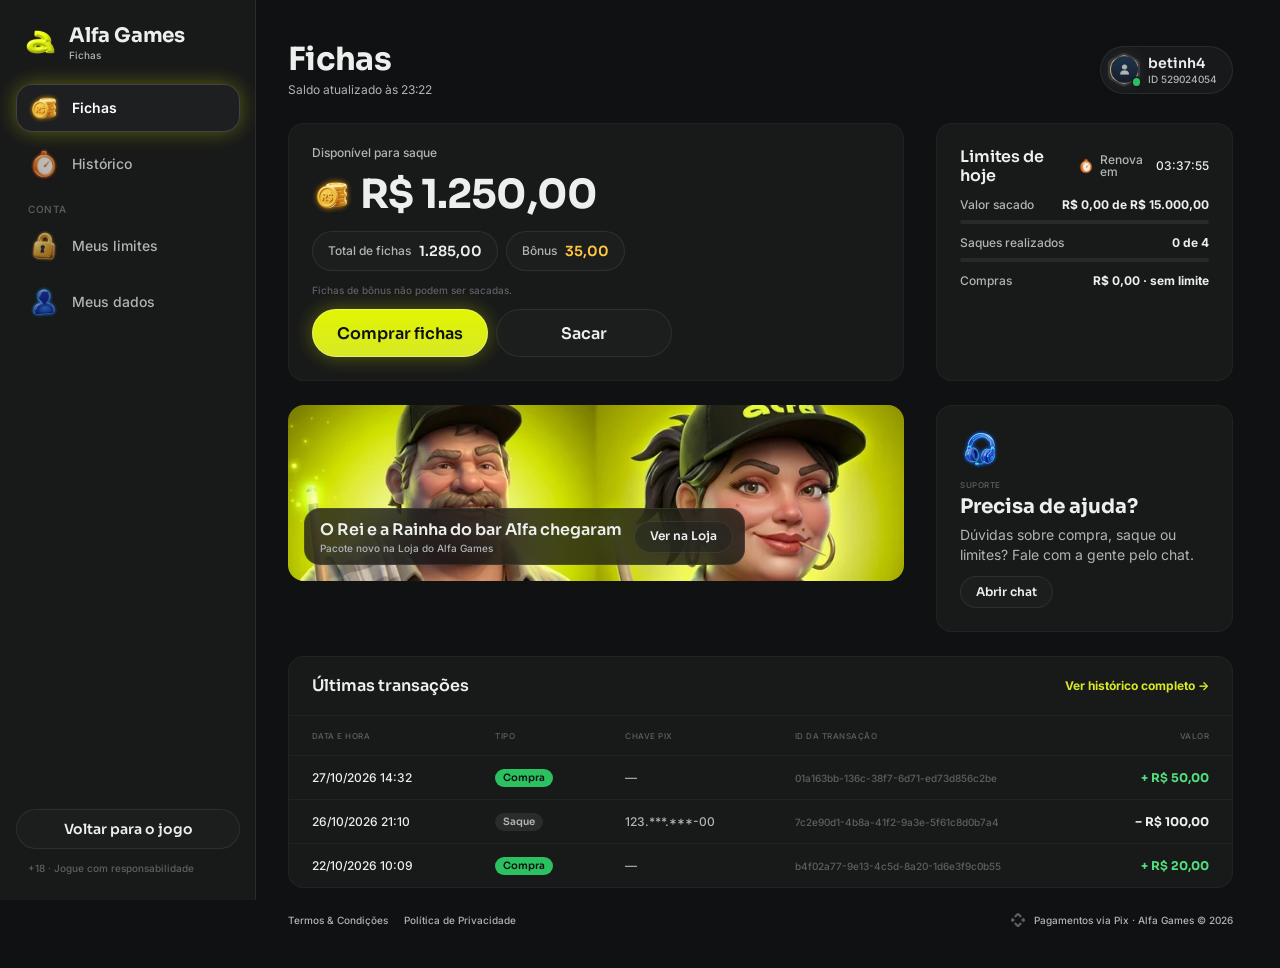
==== fichas/index.html @ 1fe678f6 "Alfa Games · protótipo navegável gerado a partir do EstrelaGames (cores, logo, verso, Rei e Rainha d" ====
<!doctype html>
<html lang="pt-BR">
<head>
<meta charset="utf-8">
<meta name="viewport" content="width=device-width, initial-scale=1, viewport-fit=cover">
<meta name="robots" content="noindex, nofollow">
<meta name="theme-color" content="#101112">
<title>Fichas · Alfa Games</title>
<link rel="icon" href="../assets/ui/logo_icon.webp">
<link rel="preconnect" href="https://fonts.googleapis.com">
<link rel="preconnect" href="https://fonts.gstatic.com" crossorigin>
<link rel="stylesheet" href="https://fonts.googleapis.com/css2?family=Inter:wght@400;500;600;700&family=Sora:wght@600;700;800&display=swap">
<link rel="stylesheet" href="../css/tokens.css?v=20261027h">
<link rel="stylesheet" href="../css/ui.css?v=20261027h">
<link rel="stylesheet" href="fichas.css?v=20261027h">
</head>
<body>
<svg width="0" height="0" style="position:absolute" aria-hidden="true">
  <defs><clipPath id="hexclip" clipPathUnits="objectBoundingBox"><path id="hexpath" d=""/></clipPath></defs>
  <symbol id="i-chev-l-light" viewBox="0 0 320 512"><path d="M20.7 267.3c-6.2-6.2-6.2-16.4 0-22.6l192-192c6.2-6.2 16.4-6.2 22.6 0s6.2 16.4 0 22.6L54.6 256 235.3 436.7c6.2 6.2 6.2 16.4 0 22.6s-16.4 6.2-22.6 0l-192-192z"/></symbol>
  <symbol id="i-x" viewBox="0 0 384 512"><path d="M324.5 411.1c6.2 6.2 16.4 6.2 22.6 0s6.2-16.4 0-22.6L214.6 256 347.1 123.5c6.2-6.2 6.2-16.4 0-22.6s-16.4-6.2-22.6 0L192 233.4 59.5 100.9c-6.2-6.2-16.4-6.2-22.6 0s-6.2 16.4 0 22.6L169.4 256 36.9 388.5c-6.2 6.2-6.2 16.4 0 22.6s16.4 6.2 22.6 0L192 278.6 324.5 411.1z"/></symbol>
  <symbol id="i-check" viewBox="0 0 448 512"><path d="M438.6 105.4c12.5 12.5 12.5 32.8 0 45.3l-256 256c-12.5 12.5-32.8 12.5-45.3 0l-128-128c-12.5-12.5-12.5-32.8 0-45.3s32.8-12.5 45.3 0L160 338.7 393.4 105.4c12.5-12.5 32.8-12.5 45.3 0z"/></symbol>
  <symbol id="i-copy" viewBox="0 0 448 512"><path d="M208 0H332.1c12.7 0 24.9 5.1 33.9 14.1l67.9 67.9c9 9 14.1 21.2 14.1 33.9V336c0 26.5-21.5 48-48 48H208c-26.5 0-48-21.5-48-48V48c0-26.5 21.5-48 48-48zM48 128h80v64H64V448H256V416h64v48c0 26.5-21.5 48-48 48H48c-26.5 0-48-21.5-48-48V176c0-26.5 21.5-48 48-48z"/></symbol>
  <symbol id="i-pix" viewBox="0 0 24 24"><path d="M6.1 6.3 10.1 2.3a2.7 2.7 0 0 1 3.8 0l4 4-2.3 2.3-2.9-2.9a1 1 0 0 0-1.4 0L8.4 8.6 6.1 6.3zm11.8 11.4-4 4a2.7 2.7 0 0 1-3.8 0l-4-4 2.3-2.3 2.9 2.9a1 1 0 0 0 1.4 0l2.9-2.9 2.3 2.3zM2.3 10.1l1.6-1.6L7.4 12l-3.5 3.5-1.6-1.6a2.7 2.7 0 0 1 0-3.8zm19.4 0a2.7 2.7 0 0 1 0 3.8l-1.6 1.6-3.5-3.5 3.5-3.5 1.6 1.6z"/></symbol>
</svg>

<div class="fx">
  <aside class="side" id="side" aria-label="Menu"></aside>
  <div class="main">
    <header class="mtop" id="mtop"></header>
    <main class="page" id="page"></main>
    <footer class="foot" id="foot"></footer>
  </div>
</div>
<div class="veil" id="veil" hidden><section class="drawer" id="drawer" role="dialog" aria-modal="true"></section></div>
<div class="toast" id="toast"><span class="hint-pill" id="toastTxt"></span></div>

<script src="fichas.js?v=20261027h"></script>
</body>
</html>
---- css/tokens.css ----
/* Alfa Games · tokens do DS EstrelaGames (Rjx31bgpOt4m1U8DVKyWtd · modo Alfa Games), valores resolvidos 1:1 */
:root{
  color-scheme: dark;
  /* background */
  --bg-default:#101112; --bg-subtle:#181919; --bg-strong:#212223; --bg-raised:#28292a; --bg-inset:#010101; --bg-highlight:#ffffff14; --bg-chrome:#181919; --bg-divider:#28292a; --bg-band:#00000052;
  --bga-default-50:#10111280; --bga-default-75:#101112bf; --bga-subtle-50:#18191980; --bga-subtle-75:#181919bf;
  --bga-strong-25:#21222340; --bga-strong-50:#21222380; --bga-strong-75:#212223bf;
  --bga-secondary-16:#d7e92629; --bga-secondary-32:#d7e92652; --bga-accent-12:#ffc8411f;
  /* border */
  --border-muted:#ffffff14; --border-default:#212223; --border-strong:#383a3b; --border-focus:#e2f500;
  --border-hl-top:#ffffff29; --border-gold-top:#e9f4ade5; --border-gold-bottom:#e2f5005c;
  /* text */
  --text-default:#edeeee; --text-muted:#b0b4b6; --text-link:#d7e926; --text-subtle:#5d6062; --text-disabled:#454849;
  --text-brand:#d7e926; --text-success:#52de7e; --text-error:#ff6b6e; --text-prize:#ffc841;
  --text-on-color:#ffffff; --text-on-color-muted:#ffffffd9; --text-on-color-subtle:#ffffffb2; --text-on-light:#101112;
  /* system */
  --sys-info:#ebff00; --sys-success:#2cc160; --sys-success-strong:#8cf0a9; --sys-warning:#ffbe2e; --sys-error:#ef4452;
  --sysa-success-25:#2cc16040; --sysa-error-25:#ef445240; --sysa-info-25:#3b74f540;
  --notification-error:#ef4452;
  /* effects */
  --hl-subtle:#ffffff29; --hl:#ffffff52; --hl-strong:#ffffff7a;
  --shadow-faint:#0000001f; --shadow-subtle:#0000003d; --shadow:#00000066; --shadow-strong:#00000080;
  --glow-info:#e2f50052; --glow-accent:#ffbe2e52; --glow-success:#52de7ea3; --glow-gold:#d7e92652; --glow-blue:#d7e926; --glow-red:#ff6b6e;
  /* surfaces */
  --surface-card-top:#181919; --surface-card-bottom:#101112; --surface-elevated-top:#28292a; --surface-elevated-bottom:#181919;
  /* buttons */
  --btn-primary-top:#e2f500; --btn-primary-bg:#6a731a; --btn-secondary-border:#ebff00;
  --btn-disabled-top:#28292a; --btn-disabled-bg:#28292a; --btn-disabled-text:#454849;
  /* tabs */
  --tab-default-text:#b0b4b6; --tab-container:#212223; --input-border:#212223;
  --tab-padrao:#e2f500; --tab-padrao-tint:#e2f5003d; --tab-rosa:#e93d82; --tab-rosa-tint:#e93d823d;
  /* games */
  --game-truco:#e5484d; --game-paulista:#3b74f5; --game-cacheta:#8752f2; --game-tranca:#2cc160; --game-buraco:#1f9a4a;
  --game-poker:#0fa968; --game-sinuca:#2fa35a; --game-todos:#ebff00; --game-domino:#14b8a6; --game-dama:#f76b15; --game-xadrez:#5b6cff;
  --game-paulista-tint:#3b74f53d; --game-truco-tint:#e5484d3d; --game-cacheta-tint:#8752f23d; --game-buraco-tint:#1f9a4a3d;
  /* crew */
  --crew-engenheiro:#4fb3ff; --crew-comandante:#f5c542; --crew-piloto:#ff5a36; --crew-navegador:#e86bff; --crew-explorador:#4dffb8;
  --crew-bar:#ff9f43; --crew-reis:#34d399; --crew-nobru:#3d8bff; --crew-inhui:#ff4fb0;
  /* stake / table */
  --stake-padrao-top:#444b02; --stake-padrao-bottom:#232709; --stake-iniciante-top:#1f9a4a; --stake-iniciante-bottom:#1f502c;
  --table-card-top:#1f5a4a; --table-card-bottom:#0f2e2a; --table-stake:#ffc841;
  --plus-bg:#52de7e; --plus-icon:#101112;
  /* cards */
  --card-face:#ffffff; --card-border:#9ea2a4; --suit-red:#c72c3d; --suit-black:#141922; --back-top:#555d14; --back-bottom:#2d3200;
  /* seat timer */
  --seat-timer-track:#ffffff1f; --seat-timer:#ebff00;
  /* type */
  --f-display:"Sora", "Inter", system-ui, sans-serif;
  --f-ui:"Inter", system-ui, -apple-system, sans-serif;
  --f-call:"Industry", "Sora", sans-serif;
  /* marca · Alfa Games (sobrescreve) */
  --back-top:#555d14; --back-bottom:#17190e; --btn-primary-text:#101112; --btn-primary-bg:#d7e926; --crew-nobru:#EBFF00; --crew-inhui:#EBFF00; --crew-rainhaalfa:#D7E926;
}
/* estilos de texto do DS */
.t-d3xl{font:700 64px/1.2 var(--f-display);letter-spacing:-.02em}
.t-d2xl{font:700 48px/1.2 var(--f-display);letter-spacing:-.02em}
.t-dxl{font:700 40px/1.2 var(--f-display);letter-spacing:-.02em}
.t-dl{font:700 32px/1.2 var(--f-display);letter-spacing:-.02em}
.t-dm{font:700 24px/1.2 var(--f-display);letter-spacing:-.01em}
.t-ds{font:700 20px/1.2 var(--f-display);letter-spacing:-.01em}
.t-dxs{font:600 16px/1.2 var(--f-display)}
.t-d2xs{font:600 14px/1.2 var(--f-display)}
.t-d3xs{font:600 12px/1.2 var(--f-display)}
.t-hm{font:700 20px/1.2 var(--f-ui)}
.t-ll{font:500 16px/1 var(--f-ui)} .t-lm{font:500 14px/1 var(--f-ui)} .t-ls{font:500 12px/1 var(--f-ui)} .t-lxs{font:500 10px/1 var(--f-ui)} .t-l2xs{font:500 8px/1 var(--f-ui)}
.t-link{font:700 12px/1.5 var(--f-ui)}
.t-p2xl{font:400 20px/1.5 var(--f-ui)} .t-pm{font:400 14px/1.5 var(--f-ui)} .t-ps{font:400 12px/1.5 var(--f-ui)}
---- css/ui.css ----
/* EstrelaGames · base + componentes do DS (Apple Gamer Style · Glass). Medidas 1:1 com o Figma (frame 375). */
*{box-sizing:border-box}
html,body{height:100%;margin:0}
body{background:#05080c;color:var(--text-default);font-family:var(--f-ui);-webkit-font-smoothing:antialiased;overflow:hidden;-webkit-text-size-adjust:100%}
button{font:inherit;color:inherit;border:0;background:none;padding:0;margin:0;cursor:pointer;-webkit-tap-highlight-color:transparent;text-align:inherit}
button:focus-visible,[role="button"]:focus-visible{outline:2px solid var(--border-focus);outline-offset:2px}
/* cards clicáveis são div[role=button]: o WebKit (iPhone) não estica os filhos de um <button> com flex */
[role="button"]{cursor:pointer;-webkit-tap-highlight-color:transparent;-webkit-user-select:none;user-select:none;outline:0}
input{font:inherit;color:inherit;border:0;background:none;outline:0;padding:0;margin:0;min-width:0}
img,video{display:block;max-width:100%;user-select:none;-webkit-user-drag:none}
svg{display:block}
[hidden]{display:none!important}
.ic{flex:none;object-fit:contain;pointer-events:none}

/* ---------- aparelho ---------- */
.stage-wrap{position:fixed;inset:0;display:flex;align-items:center;justify-content:center}
.phone{position:relative;width:375px;height:812px;background:var(--bg-subtle);overflow:hidden;border-radius:48px;box-shadow:0 0 0 10px #0c1016,0 0 0 11px #2a3340,0 40px 80px rgba(0,0,0,.6);transform-origin:center;display:flex;flex-direction:column}
.status{position:relative;flex:none;height:44px;display:flex;align-items:center;justify-content:space-between;padding:0 26px 0 32px;font:600 15px/1 var(--f-ui);background:var(--bg-subtle);z-index:60;pointer-events:none}
.status .island{position:absolute;left:50%;top:10px;width:118px;height:32px;margin-left:-59px;border-radius:20px;background:#000}
.status .icons{display:flex;gap:6px;align-items:center}
.app{position:relative;flex:1;min-height:0;overflow:hidden}
@media (max-width:520px){
  .phone{width:100vw;height:100vh;height:100dvh;border-radius:0;box-shadow:none;transform:none!important}
  .status{display:none}
  .app{padding-top:env(safe-area-inset-top,0px)}
}
.scr{position:absolute;inset:0;display:flex;flex-direction:column;background:var(--bg-subtle);overflow:hidden}
.app>.scr{top:env(safe-area-inset-top,0px)}
@media (min-width:521px){.app>.scr{top:0}}
.scroll{flex:1;min-height:0;overflow-y:auto;overflow-x:hidden;-webkit-overflow-scrolling:touch;scrollbar-width:none;overscroll-behavior:contain}
.scroll::-webkit-scrollbar,.hscroll::-webkit-scrollbar{display:none}
/* linha com rolagem lateral: sem clip, sangra até a borda da tela (regra Oct 26) */
.hscroll{display:flex;overflow-x:auto;overflow-y:visible;scrollbar-width:none;margin:0 -8px;padding:0 8px;scroll-padding:0 8px;-webkit-overflow-scrolling:touch}

/* ---------- ícones 3D ---------- */
.i16{width:16px;height:16px}.i20{width:20px;height:20px}.i24{width:24px;height:24px}.i28{width:28px;height:28px}.i32{width:32px;height:32px}.i36{width:36px;height:36px}.i40{width:40px;height:40px}.i48{width:48px;height:48px}

/* ---------- header-game (Mobile · Glass) ---------- */
.hdr{position:relative;flex:none;height:64px;display:flex;align-items:center;gap:4px;padding:8px 12px;background:var(--bg-subtle);overflow:hidden;z-index:20}
.hdr::before{content:"";position:absolute;left:48px;top:-70px;width:280px;height:140px;border-radius:50%;background:var(--glow-blue);filter:blur(60px);opacity:.15;pointer-events:none}
.hdr .side{position:relative;flex:1;min-width:0;display:flex;align-items:center;gap:4px}
.hdr .logo{width:24px;height:36px;display:grid;place-items:center;flex:none}
.hdr .logo img{width:25px;height:24px}
.cpill{flex:1;min-width:0;height:34px;display:flex;align-items:center;gap:2px;padding:4px;border-radius:999px;background:linear-gradient(90deg,#52de7e1a,#21222306),var(--bga-strong-50);box-shadow:inset 0 0 0 1px var(--border-muted);overflow:hidden}
.cpill.bonus{padding:4px 8px 4px 4px;background:linear-gradient(90deg,#21222306,#ffc8411a),var(--bga-strong-50)}
.cpill .ic{width:24px;height:24px}
.cpill .t{flex:1;min-width:0;display:flex;flex-direction:column;gap:2px;text-align:left}
.cpill .t small{font:500 8px/1 var(--f-ui);color:var(--text-muted)}
.cpill .t b{font:700 12px/10px var(--f-ui);color:var(--text-default);white-space:nowrap;overflow:hidden;text-overflow:ellipsis}
.cpill.bonus .t b{color:var(--text-prize)}
.cpill .plus{width:20px;height:20px;border-radius:10px;background:var(--plus-bg);display:grid;place-items:center;flex:none}
.cpill .plus svg{width:12px;height:12px;fill:var(--plus-icon)}
.hbell{position:relative;width:36px;height:36px;border-radius:18px;background:var(--bga-strong-50);box-shadow:inset 0 0 0 1px var(--border-muted);display:grid;place-items:center;flex:none}
.hbell .ic{width:28px;height:28px}
.hbell i{position:absolute;left:28px;top:0;width:8px;height:8px;border-radius:50%;background:var(--notification-error)}
.hbell i[hidden]{display:none}

/* ---------- header-avatar (hexágono com borda da tripulação) ---------- */
.hav{position:relative;display:inline-block;flex:none;width:var(--w,44px);height:var(--h,48px)}
.hav .gl{position:absolute;left:-4.5%;top:0;width:109%;aspect-ratio:1;border-radius:50%;background:var(--cc);filter:blur(calc(var(--w,44px) * .16));opacity:.45;pointer-events:none}
.hav .hx{position:absolute;inset:0;-webkit-clip-path:url(#hexclip);clip-path:url(#hexclip);background:var(--cc)}
.hav .hx img{position:absolute;inset:2px;width:calc(100% - 4px);height:calc(100% - 4px);object-fit:cover;object-position:center top;-webkit-clip-path:url(#hexclip);clip-path:url(#hexclip);background:var(--bg-raised)}
.hav .on{position:absolute;left:77%;top:75%;width:23%;aspect-ratio:1;border-radius:50%;background:var(--sys-success);box-shadow:0 0 0 1.5px var(--bg-subtle)}
.hav.xs{--w:24px;--h:26px}.hav.s{--w:32px;--h:35px}.hav.m{--w:44px;--h:48px}.hav.l{--w:56px;--h:60px}
.hav.xs .hx img,.hav.s .hx img{inset:1.5px;width:calc(100% - 3px);height:calc(100% - 3px)}
.hav.empty{height:var(--w)}
.hav.empty .av0{position:absolute;inset:4.5%;width:91%;height:91%}
.hav.empty .add{position:absolute;left:63.6%;top:63.6%;width:27.3%;height:27.3%;border-radius:50%;background:var(--plus-bg);box-shadow:0 0 0 1.2px var(--bg-subtle);display:grid;place-items:center}
.hav.empty .add svg{width:58%;height:58%;fill:var(--plus-icon)}

/* ---------- avatar circular (avatar-estrela-games) ---------- */
.av{position:relative;display:inline-block;vertical-align:middle;flex:none;width:var(--s,48px);height:var(--s,48px);border-radius:50%;background:linear-gradient(180deg,var(--surface-elevated-top),var(--surface-elevated-bottom));box-shadow:inset 0 0 0 var(--bw,2px) #ffffff29}
.av img{position:absolute;inset:var(--bw,2px);width:calc(100% - 2*var(--bw,2px));height:calc(100% - 2*var(--bw,2px));border-radius:50%;object-fit:cover;object-position:center top}
.av.s{--s:32px;--bw:1px}.av.m{--s:48px;--bw:2px}.av.l{--s:80px;--bw:3px}.av.xl{--s:120px;--bw:4px}
.av .lvl{position:absolute;left:50%;bottom:-4px;transform:translateX(-50%);padding:1px 6px;border-radius:999px;background:var(--bg-raised);box-shadow:0 0 0 2px var(--bg-default);font:600 12px/14px var(--f-display);white-space:nowrap}
.av.empty .ph{position:absolute;inset:25%;width:50%;height:50%;fill:#ffffff52}
.av .addb{position:absolute;left:63.3%;top:63.3%;width:36.7%;height:36.7%;border-radius:50%;background:var(--plus-bg);display:grid;place-items:center;box-shadow:0 0 0 3px var(--bg-subtle)}
.av .addb svg{width:50%;height:50%;fill:#fff}

/* ---------- navbar-glass ---------- */
.nav{position:absolute;left:16px;right:16px;bottom:calc(12px + env(safe-area-inset-bottom,0px));height:64px;display:flex;align-items:stretch;padding:4px;border-radius:24px;background:var(--bga-strong-75);box-shadow:inset 0 0 0 1px var(--border-muted);-webkit-backdrop-filter:blur(24px);backdrop-filter:blur(24px);z-index:30}
.nav>button{position:relative;flex:1;min-width:0;display:flex;flex-direction:column;align-items:center;justify-content:center;border-radius:20px}
.nav>button .ic{width:32px;height:32px;opacity:.75}
.nav>button>span{font:500 10px/1 var(--f-ui);color:var(--text-subtle);white-space:nowrap}
.nav>button.on{flex:none;width:104px;justify-content:flex-end;gap:2px;padding-bottom:6px;background:var(--bga-secondary-16);box-shadow:inset 0 0 0 1px var(--hl-subtle),0 0 20px var(--glow-info)}
.nav>button.on .ic{position:absolute;left:28px;top:-14px;width:48px;height:48px;opacity:1}
.nav>button.on .lr{width:100%;display:flex;align-items:center;justify-content:space-between;padding:0 8px}
.nav>button.on .lr span{font:500 10px/1 var(--f-ui);color:var(--text-on-color)}
.nav .lr i{width:16px;height:16px;display:grid;place-items:center}
.nav .lr svg{width:10px;height:16px;fill:var(--text-on-color)}

/* ---------- game-block ---------- */
.gb{position:relative;flex:none;width:72px;height:64px;border-radius:16px;display:flex;flex-direction:column;align-items:center;justify-content:center;padding:4px 0;background:var(--tab-container);box-shadow:inset 0 0 0 1px var(--hl);font:500 10px/1 var(--f-ui);color:var(--text-on-color);white-space:nowrap}
.gb .ic{width:40px;height:40px}
.gb.on{justify-content:flex-end;padding:0 0 6px;background:var(--gc);box-shadow:0 4px 12px var(--gs,transparent)}
.gb.on .ic{position:absolute;left:50%;top:-12px;width:60px;height:60px;margin-left:-30px}
.gb .lk{position:absolute;right:4px;top:4px;width:14px;height:14px;opacity:.8}
.gb.on .lk{display:none}
.games-row{gap:8px;padding-top:12px;margin-top:-12px}
.games-row .gb{width:72px}

/* ---------- tabs ---------- */
.tabs{display:flex;gap:2px;height:44px;padding:4px;border-radius:12px;background:var(--bg-raised);box-shadow:inset 0 0 0 1px var(--input-border)}
.tabs>button{position:relative;flex:1;min-width:0;height:34px;border-radius:8px;display:flex;align-items:center;justify-content:center;padding:8px 16px;font:500 12px/1 var(--f-ui);color:var(--tab-default-text);white-space:nowrap}
.tabs>button.on{background:var(--tc-tint);font:700 12px/18px var(--f-ui);color:var(--text-default)}
.tabs>button.on::after{content:"";position:absolute;left:50%;bottom:0;width:24px;height:3px;margin-left:-12px;border-radius:2px;background:var(--tc);box-shadow:0 0 8px var(--tc)}
.tabs>button .lk{font:500 9px/1 var(--f-ui);margin-left:4px;opacity:.7}
.tabs{--tc:var(--tab-padrao);--tc-tint:var(--tab-padrao-tint)}
.tabs.t-azul{--tc:var(--game-paulista);--tc-tint:var(--game-paulista-tint)}
.tabs.t-vermelha{--tc:var(--game-truco);--tc-tint:var(--game-truco-tint)}
.tabs.t-roxa{--tc:var(--game-cacheta);--tc-tint:var(--game-cacheta-tint)}
.tabs.t-verde{--tc:var(--game-buraco);--tc-tint:var(--game-buraco-tint)}
.tabs.t-rosa{--tc:var(--tab-rosa);--tc-tint:var(--tab-rosa-tint)}

/* ---------- button-glass ---------- */
.btn{display:inline-flex;align-items:center;justify-content:center;gap:8px;white-space:nowrap;transition:transform .12s,filter .12s;flex:none}
.btn:active{transform:scale(.97)}
.btn.l{height:48px;padding:0 24px;border-radius:24px;font:600 16px/1.2 var(--f-display)}
.btn.m{height:40px;padding:0 20px;border-radius:20px;font:600 14px/1.2 var(--f-display)}
.btn.s{height:32px;padding:0 16px;border-radius:16px;font:600 12px/1.2 var(--f-display)}
.btn.xl{height:56px;padding:0 24px;border-radius:28px;font:600 16px/1.2 var(--f-display)}
.btn.m44{height:44px;border-radius:22px}
.btn.pri{background:linear-gradient(180deg,var(--btn-primary-top),var(--btn-primary-bg));box-shadow:inset 0 0 0 1px var(--hl),0 0 20px var(--glow-info);color:var(--btn-primary-text)}
.btn.sec{background:var(--bga-strong-50);box-shadow:inset 0 0 0 1px var(--border-muted);color:var(--text-default)}
.btn:disabled,.btn.dis{background:var(--btn-disabled-bg);box-shadow:none;color:var(--btn-disabled-text);pointer-events:none}
.btn.danger-txt{background:none;box-shadow:none;color:var(--text-error);font:500 14px/1 var(--f-ui)}
.btn.fill{flex:1;min-width:0}
.btn.wide{width:100%}
.btn .ic{width:20px;height:20px}

/* ---------- button-icon ---------- */
.bicon{width:40px;height:40px;border-radius:20px;display:grid;place-items:center;flex:none;background:var(--bga-strong-50);box-shadow:inset 0 0 0 1px var(--border-muted)}
.bicon .ic{width:24px;height:24px}
.bicon.s{width:32px;height:32px;border-radius:16px}.bicon.s .ic{width:20px;height:20px}
.bicon svg{width:14px;height:14px;fill:var(--text-default)}
.bicon.s28{width:28px;height:28px;border-radius:14px}.bicon.s28 svg{width:16px;height:16px}

/* ---------- tag ---------- */
.tag{display:inline-flex;align-items:center;gap:4px;padding:2px 8px;border-radius:999px;font:600 12px/14px var(--f-display);white-space:nowrap;flex:none}
.tag.neutral{background:#ffffff14;color:var(--text-muted)}
.tag.gold{background:#d7e92629;color:var(--text-brand);box-shadow:inset 0 0 0 1px #e9f4ad8c}
.tag.success{background:var(--sys-success);color:var(--bg-default)}
.tag.danger{background:var(--sys-error);color:var(--text-default)}
.tag.info{background:var(--sys-info);color:var(--text-default)}
.tag.live{background:var(--sys-error);color:var(--text-default)}
.tag.beginner{background:var(--game-buraco);color:var(--text-default)}

/* ---------- section-title ---------- */
.stitle{display:flex;align-items:center;justify-content:space-between;gap:16px}
.stitle .tx{flex:1;min-width:0;display:flex;flex-direction:column;gap:2px}
.stitle b{font:700 20px/1.2 var(--f-display);letter-spacing:-.01em}
.stitle small{font:500 12px/1 var(--f-ui);color:var(--text-muted)}
.trow{display:flex;align-items:center;justify-content:space-between;gap:8px}
.trow b{font:600 14px/1.2 var(--f-display)}
.trow small{font:500 10px/1 var(--f-ui);color:var(--text-subtle)}

/* ---------- page-top ---------- */
.ptop{flex:none;display:flex;align-items:center;justify-content:space-between;gap:8px;padding:8px;min-height:45px}
.ptop .l{display:flex;align-items:center;gap:8px;min-width:0}
.ptop .back{width:28px;height:28px;border-radius:14px;display:grid;place-items:center;background:var(--bga-strong-50);box-shadow:inset 0 0 0 1px var(--border-muted);flex:none}
.ptop .back svg{width:10px;height:16px;fill:var(--text-default)}
.ptop .tx{display:flex;flex-direction:column;min-width:0}
.ptop .tx b{font:600 16px/1.2 var(--f-display);white-space:nowrap;overflow:hidden;text-overflow:ellipsis}
.ptop .tx small{display:flex;align-items:center;gap:4px;font:500 10px/1 var(--f-ui);color:var(--text-muted)}
.ptop .tx small i{width:6px;height:6px;border-radius:50%;background:var(--sys-success)}

/* ---------- input-search / input ---------- */
.search{display:flex;align-items:center;gap:8px;height:40px;padding:0 16px 0 12px;border-radius:20px;background:var(--bga-strong-50);box-shadow:inset 0 0 0 1px var(--border-muted)}
.search svg{width:16px;height:16px;fill:var(--text-muted);flex:none}
.search input{flex:1;font:500 12px/1 var(--f-ui);color:var(--text-default)}
.search input::placeholder{color:var(--text-muted)}
.field{display:flex;flex-direction:column;gap:8px}
.field>label{font:500 14px/1 var(--f-ui);color:var(--text-default)}
.field .box{display:flex;align-items:center;gap:8px;height:40px;padding:8px 12px;border-radius:12px;background:var(--bga-strong-50);box-shadow:inset 0 0 0 1px var(--border-muted)}
.field .box:focus-within{box-shadow:inset 0 0 0 1px var(--border-focus)}
.field .box input{flex:1;font:400 14px/1.5 var(--f-ui);color:var(--text-default)}
.field .box input::placeholder{color:var(--text-disabled)}
.field .box button svg{width:20px;height:20px;fill:var(--text-muted)}

/* ---------- otp ---------- */
.otp{display:flex;gap:8px;justify-content:center}
.otp .bx{width:48px;height:56px;border-radius:12px;background:#ffffff14;display:grid;place-items:center;font:700 24px/1.2 var(--f-display);color:var(--text-default);box-shadow:inset 0 0 0 1px var(--border-muted)}
.otp .bx.act{background:#ffffff1f;box-shadow:inset 0 0 0 2px var(--border-focus),0 0 12px var(--glow-info)}
.otp .bx.act::after{content:"";width:2px;height:24px;background:var(--border-focus);animation:blink 1s steps(1) infinite}
@keyframes blink{50%{opacity:0}}
.otp-in{position:absolute;opacity:0;pointer-events:none;width:1px;height:1px}

/* ---------- progress ---------- */
.prog{height:4px;border-radius:999px;background:#ffffff1f;overflow:hidden;flex:1}
.prog i{display:block;height:100%;border-radius:inherit;background:var(--tab-padrao);transition:width .3s}

/* ---------- stake-pill ---------- */
.stakes{position:relative;height:128px;overflow:hidden;margin:0 -8px}
.stakes .track{position:absolute;top:8px;left:50%;transform:translateX(-50%);display:flex;align-items:center;gap:8px;height:112px}
.sp{position:relative;flex:none;display:flex;flex-direction:column;border-radius:16px;padding:4px 4px 0;background:linear-gradient(180deg,var(--surface-elevated-top),var(--surface-card-bottom));box-shadow:inset 0 0 0 1px #ffffff29,0 16px 40px var(--shadow);transition:width .25s,height .25s}
.sp .st{position:relative;flex:1;align-self:stretch;border-radius:12px;display:flex;flex-direction:column;align-items:center;justify-content:center;gap:4px;background:linear-gradient(180deg,var(--stake-padrao-top),var(--stake-padrao-bottom));box-shadow:inset 0 0 0 1px var(--hl-subtle),inset 0 2px 8px var(--shadow)}
.sp .v{display:flex;align-items:center;gap:4px;font:600 14px/1.2 var(--f-display);white-space:nowrap}
.sp .v .ic{width:14px;height:14px}
.sp .q{position:absolute;top:4px;right:4px;display:flex;align-items:center;gap:3px;padding:2px 5px;border-radius:8px;background:var(--bga-strong-50);font:500 8px/1 var(--f-ui);white-space:nowrap}
.sp .q::before{content:"";width:5px;height:5px;border-radius:50%;background:var(--sys-success)}
.sp .tg{padding:2px 6px;border-radius:6px;background:var(--bga-strong-50);font:500 8px/1 var(--f-ui);color:var(--text-success)}
.sp .ft{flex:none;display:flex;align-items:center;justify-content:center;gap:3px;padding:4px 0 5px;white-space:nowrap}
.sp .ft small{font:500 8px/1 var(--f-ui);color:var(--text-muted)}
.sp .ft b{font:500 8px/1 var(--f-ui)}
.sp.ini .st{background:linear-gradient(180deg,var(--stake-iniciante-top),var(--stake-iniciante-bottom))}
.sp.S{width:68px;height:68px;padding:4px}
.sp.S .q,.sp.S .ft,.sp.S .tg{display:none}
.sp.M{width:88px;height:88px}
.sp.M .v{font:600 16px/1.2 var(--f-display)} .sp.M .v .ic{width:18px;height:18px}
.sp.L{width:112px;height:112px}
.sp.L .v{font:700 20px/1.2 var(--f-display);letter-spacing:-.01em} .sp.L .v .ic{width:24px;height:24px}
.sp.L .ft b{font:500 10px/1 var(--f-ui)}
.sp.on{box-shadow:inset 0 0 0 2px var(--btn-secondary-border),0 0 20px var(--glow-info)}
.sp.on .st{background:linear-gradient(180deg,var(--btn-primary-top),var(--btn-primary-bg))}
.sp.on.ini .st{background:linear-gradient(180deg,var(--stake-iniciante-top),var(--stake-iniciante-bottom))}
.stake-grid{display:grid;grid-template-columns:repeat(3,minmax(0,1fr));gap:12px}
.stake-grid .sp{width:auto;height:88px}

/* ---------- table-glass (mesa aberta) ---------- */
.tg-row{display:grid;grid-template-columns:repeat(2,minmax(0,1fr));gap:16px 8px}
.tgl{position:relative;height:92px;border-radius:46px;padding:4px;display:flex;background:linear-gradient(180deg,var(--surface-elevated-top),var(--surface-card-bottom));box-shadow:inset 0 0 0 1px #ffffff29,0 16px 40px var(--shadow);text-align:left}
.tgl .felt{flex:1;align-self:stretch;min-width:0;display:flex;align-items:center;padding:10px 12px 6px 70px;border-radius:41px;background:linear-gradient(180deg,var(--table-card-top),var(--table-card-bottom));box-shadow:inset 0 0 0 1px var(--hl-subtle),inset 0 2px 8px var(--shadow)}
.tgl .vals{display:flex;flex-direction:column;gap:4px;min-width:0}
.tgl .vals b{font:600 14px/1.2 var(--f-display);color:var(--table-stake);white-space:nowrap}
.tgl .vals small{font:500 10px/1 var(--f-ui);color:#ffffffb2;white-space:nowrap}
.tgl .seats{display:flex;align-items:center;gap:2px;height:20px}
.tgl .seats .pl{display:flex}
.tgl .seats .pl span{width:20px;height:20px;border-radius:10px;overflow:hidden;background:var(--cc);margin-right:-6px;box-shadow:0 0 0 1px var(--table-card-bottom)}
.tgl .seats .pl span img{width:100%;height:100%;object-fit:cover;object-position:center top}
.tgl .seats em{font:600 12px/14px var(--f-display);font-style:normal;margin-left:8px}
.tgl .tab{position:absolute;left:50%;top:-8px;transform:translateX(-50%);padding:2px 8px;border-radius:8px;background:var(--surface-elevated-top);box-shadow:inset 0 0 0 1px var(--border-muted);font:500 10px/12px var(--f-ui);color:var(--text-subtle);white-space:nowrap}
.tgl .deck{position:absolute;left:14px;top:25px;width:52px;height:52px}
.tgl.locked .felt>*{opacity:.55}
.tgl.pool{border-radius:16px}
.tgl.pool .felt{border-radius:12px;position:relative;overflow:hidden;background:linear-gradient(180deg,#2fa35a,#145c32)}
.tgl.pool .felt::before{content:"";position:absolute;left:30%;top:0;bottom:0;border-left:1px solid #ffffff29}
.tgl.pool .pk{position:absolute;width:10px;height:10px;border-radius:50%;background:#000000b2;box-shadow:inset 0 0 0 1px #ffffff1f}

/* ---------- action-tile ---------- */
.atile{width:80px;height:64px;border-radius:16px;display:flex;flex-direction:column;align-items:center;justify-content:center;background:var(--bga-strong-50);box-shadow:inset 0 0 0 1px var(--border-muted);font:600 14px/1.2 var(--f-display);flex:none}
.atile .ic{width:28px;height:28px}

/* ---------- bottom sheet (sheet glass) ---------- */
.veil{position:absolute;inset:0;z-index:50;background:var(--bga-default-75);display:flex;align-items:flex-end;animation:fade .2s both}
.bsheet{position:relative;width:100%;max-height:calc(100% - 24px);display:flex;flex-direction:column;align-items:stretch;gap:12px;padding:8px 12px calc(24px + env(safe-area-inset-bottom,0px));border-radius:24px 24px 0 0;background:var(--bg-subtle);box-shadow:inset 0 1px 0 var(--hl-subtle),0 16px 40px var(--shadow);animation:up .28s cubic-bezier(.2,.9,.3,1) both;overflow:hidden}
.bsheet.g16{gap:16px}
.bsheet .handle{width:36px;height:4px;border-radius:2px;background:var(--border-muted);align-self:center;flex:none}
.bsheet .scroll{margin:0 -12px;padding:0 12px}
.sh-h{display:flex;align-items:center;gap:12px;flex:none}
.sh-h>.ic{width:36px;height:36px}
.sh-h .tx{flex:1;min-width:0;display:flex;flex-direction:column;gap:2px}
.sh-h .tx b{font:600 16px/1.2 var(--f-display)}
.sh-h .tx small{font:500 10px/1.2 var(--f-ui);color:var(--text-subtle)}
.sh-h .tx small.ok{display:flex;align-items:center;gap:6px;color:var(--sys-success)}
.sh-h .tx small.ok::before{content:"";width:8px;height:8px;border-radius:50%;background:var(--sys-success)}
.xbtn{width:32px;height:32px;border-radius:16px;display:grid;place-items:center;background:var(--bga-strong-50);box-shadow:inset 0 0 0 1px var(--border-muted);flex:none}
.xbtn svg{width:14px;height:14px;fill:var(--text-default)}
@keyframes up{from{transform:translateY(100%)}to{transform:none}}
@keyframes fade{from{opacity:0}}
@keyframes pop{from{transform:scale(.3);opacity:0}}

/* ---------- hint (pílula) / toast ---------- */
.hint-pill{display:inline-flex;align-items:center;gap:4px;padding:4px 12px;border-radius:999px;background:var(--bga-strong-75);box-shadow:inset 0 0 0 1px var(--hl-subtle);font:500 10px/1.2 var(--f-ui);color:var(--text-default);white-space:nowrap;-webkit-backdrop-filter:blur(12px);backdrop-filter:blur(12px)}
.toast{position:absolute;left:50%;top:72px;transform:translate(-50%,-8px);opacity:0;transition:opacity .2s,transform .2s;z-index:90;pointer-events:none;max-width:calc(100% - 32px)}
.toast .hint-pill{font-size:11px;padding:6px 14px;white-space:normal;text-align:center}
.toast.show{opacity:1;transform:translate(-50%,0)}

/* ---------- list / cells ---------- */
.cell{display:flex;flex-direction:column;gap:2px;padding:8px;border-radius:12px;background:var(--bga-strong-50);box-shadow:inset 0 0 0 1px var(--border-muted);min-width:0;flex:1}
.cell small{font:500 10px/1 var(--f-ui);color:var(--text-subtle)}
.cell b{font:600 14px/1.2 var(--f-display);white-space:nowrap}
.card-raised{border-radius:16px;background:var(--bg-raised)}
.muted{color:var(--text-muted)}.subtle{color:var(--text-subtle)}.prize{color:var(--text-prize)}.ok{color:var(--text-success)}.err{color:var(--text-error)}

@media (prefers-reduced-motion: reduce){*,*::before,*::after{animation-duration:.01ms!important;animation-iteration-count:1!important;transition-duration:.01ms!important}}
---- fichas/fichas.css ----
/* Alfa Games · Fichas (página fora do app). Usa os tokens e componentes do app (../css/tokens.css + ui.css: .btn, .tabs, .tag, .field, .xbtn, .hav, .toast).
   Celular (Figma W01–W09, 375): header + abas + cartões empilhados, comprar/sacar em tela cheia.
   Computador ≥ 1024 (Figma DW01–DW09, 1920): menu 256 à esquerda, conteúdo 1312 (grade 864 + 416, gap 32), comprar/sacar num drawer de 480. */
html,body{height:auto;min-height:100%}
html{scrollbar-gutter:stable}
body{overflow:auto;background:var(--bg-default)}
body.lock{overflow:hidden}
a{color:inherit;text-decoration:none}
.od{display:none}
.fx{min-height:100vh;display:flex}
.main{flex:1;min-width:0;display:flex;flex-direction:column}
.ic{width:24px;height:24px}

/* ---------- celular: header + abas ---------- */
.side{display:none}
.mtop{position:sticky;top:0;z-index:20;display:flex;flex-direction:column;background:var(--bg-default);padding-top:env(safe-area-inset-top,0px)}
.mtop .row{display:flex;align-items:center;gap:12px;height:60px;padding:0 16px 0 12px;box-shadow:inset 0 -1px 0 var(--border-muted)}
.bk{width:32px;height:32px;border-radius:16px;display:grid;place-items:center;flex:none;background:var(--bga-strong-50);box-shadow:inset 0 0 0 1px var(--border-muted)}
.bk svg{width:10px;height:16px;fill:var(--text-brand)}
.brand{flex:1;min-width:0;display:flex;align-items:center;gap:12px}
.brand img{width:33px;height:32px}
.brand span{display:flex;flex-direction:column;gap:2px}
.brand b{font:700 20px/1.2 var(--f-display);letter-spacing:-.01em}
.brand small{font:500 10px/1 var(--f-ui);color:var(--text-muted)}
.mtop .tabs{margin:12px 12px 0}
.mtop .tabs>button{height:36px}

.page{display:flex;flex-direction:column;gap:12px;padding:12px 12px 0}
.ptitle{display:none}
.ptitle.mob{display:flex;padding:8px 4px 0}
.ptitle .tx{display:flex;flex-direction:column;gap:4px}
.ptitle h1{margin:0;font:700 20px/1.2 var(--f-display);letter-spacing:-.01em}
.ptitle .tx small{font:400 12px/1.4 var(--f-ui);color:var(--text-muted)}
.ptitle .r{display:none}

.card{display:flex;flex-direction:column;gap:16px;padding:16px;border-radius:16px;background:var(--bg-subtle);box-shadow:inset 0 0 0 1px var(--border-default)}
.grid,.col{display:flex;flex-direction:column;gap:12px}

/* saldo */
.bal{gap:12px}
.bal .lbl{font:500 12px/1 var(--f-ui);color:var(--text-muted)}
.amt{display:flex;align-items:center;gap:8px}
.amt .ic{width:32px;height:32px}
.amt b{font:700 32px/1.2 var(--f-display);letter-spacing:-.02em}
.chips{display:flex;flex-wrap:wrap;gap:8px}
.chip{display:inline-flex;align-items:center;gap:8px;height:40px;padding:0 16px;border-radius:20px;background:var(--bga-strong-50);box-shadow:inset 0 0 0 1px var(--border-muted)}
.chip small{font:500 12px/1 var(--f-ui);color:var(--text-muted)}
.chip b{font:600 14px/1.2 var(--f-display)}
.prize{color:var(--text-prize)}
.bal .bnote{font:500 10px/1.4 var(--f-ui);color:var(--text-subtle)}
.acts{display:grid;grid-template-columns:repeat(2,minmax(0,1fr));gap:8px}
.acts .btn{width:100%}

/* limites */
.lim{gap:12px}
.lh{display:flex;align-items:center;justify-content:space-between;gap:8px}
.lh>b{font:700 20px/1.2 var(--f-display);letter-spacing:-.01em}
.renew{display:flex;align-items:center;gap:6px}
.renew .ic{width:16px;height:16px}
.renew small{font:500 12px/1 var(--f-ui);color:var(--text-muted)}
.renew b{font:500 12px/1 var(--f-ui)}
.lrow{display:flex;align-items:center;justify-content:space-between;gap:8px;font:500 14px/1.2 var(--f-ui);color:var(--text-muted)}
.lrow b{font:700 14px/1.2 var(--f-ui);color:var(--text-default);text-align:right}
.lbar{display:block;height:4px;margin-top:-4px;border-radius:2px;background:var(--bg-raised);overflow:hidden}
.lbar i{display:block;height:100%;border-radius:2px;background:var(--tab-padrao)}

/* banner da Loja */
.banner{position:relative;height:168px;border-radius:16px;overflow:hidden;box-shadow:inset 0 0 0 1px var(--border-default)}
.banner>img{width:100%;height:100%;object-fit:cover;object-position:center 30%}
.banner .gl{position:absolute;left:12px;right:12px;bottom:12px;display:flex;align-items:center;gap:12px;padding:12px 12px 12px 16px;border-radius:16px;background:var(--bga-default-75);-webkit-backdrop-filter:blur(24px);backdrop-filter:blur(24px);box-shadow:inset 0 0 0 1px var(--border-muted)}
.banner .gl>span{flex:1;min-width:0;display:flex;flex-direction:column;gap:4px}
.banner .gl b{font:600 14px/1.2 var(--f-display);white-space:nowrap;overflow:hidden;text-overflow:ellipsis}
.banner .gl small{font:500 10px/1 var(--f-ui);color:var(--text-muted)}

/* suporte */
.help{flex-direction:row;align-items:center;gap:12px}
.help>.ic{width:40px;height:40px}
.help .tx{flex:1;min-width:0;display:flex;flex-direction:column;gap:2px}
.help .k{display:none}
.help .tx b{font:600 16px/1.2 var(--f-display)}
.help .tx>span{font:500 12px/1.3 var(--f-ui);color:var(--text-muted)}

/* transações */
.txs{padding:0;gap:0;overflow:hidden}
.th{display:flex;align-items:center;justify-content:space-between;padding:16px;box-shadow:inset 0 -1px 0 var(--border-default)}
.th b{font:600 16px/1.2 var(--f-display)}
.th a{font:700 12px/1.5 var(--f-ui);color:var(--text-link)}
.tbl{display:none}
.tlist{display:flex;flex-direction:column}
.trow{display:flex;align-items:center;justify-content:space-between;gap:12px;padding:16px;box-shadow:inset 0 -1px 0 var(--border-default)}
.trow:last-child{box-shadow:none}
.trow span{display:flex;flex-direction:column;gap:6px}
.trow .l{align-items:flex-start}
.trow .r{align-items:flex-end;text-align:right}
.trow small{font:500 12px/1 var(--f-ui);color:var(--text-muted)}
.trow .r small{font-size:10px;color:var(--text-subtle)}
.trow b{font:700 14px/1.2 var(--f-display)}
.ok{color:var(--text-success)!important}
.tag{font-size:12px;padding:3px 10px}

/* histórico: no celular cada bloco é um cartão */
.hist{background:none;box-shadow:none;padding:0;gap:12px}
.hbar{display:flex;flex-direction:column;gap:12px}
.hbar .tabs>button{height:36px}
.flt{display:flex;gap:8px}
.fbtn,.search{display:flex;align-items:center;gap:8px;height:40px;padding:0 12px;border-radius:12px;background:var(--bg-subtle);box-shadow:inset 0 0 0 1px var(--border-default);font:500 14px/1 var(--f-ui)}
.fbtn{flex:none}
.fbtn .ic,.search .ic{width:20px;height:20px}
.search{flex:1;min-width:0}
.search input{flex:1;font:400 14px/1.5 var(--f-ui)}
.search input::placeholder{color:var(--text-muted)}
.sum{display:grid;grid-template-columns:repeat(3,minmax(0,1fr));gap:8px;padding:16px;border-radius:16px;background:var(--bg-subtle);box-shadow:inset 0 0 0 1px var(--border-default)}
.sum div{display:flex;flex-direction:column;gap:6px}
.sum small{font:500 10px/1 var(--f-ui);color:var(--text-subtle);text-transform:uppercase;letter-spacing:.04em}
.sum div:last-child{text-align:right}
.sum b{font:700 20px/1.2 var(--f-display);letter-spacing:-.01em}
.hl{display:flex;flex-direction:column;border-radius:16px;background:var(--bg-subtle);box-shadow:inset 0 0 0 1px var(--border-default);overflow:hidden}
.hl .trow{box-shadow:inset 0 -1px 0 var(--border-default)}
.pag{padding:16px;text-align:center;font:500 10px/1 var(--f-ui);color:var(--text-subtle)}
.empty{margin:0;padding:32px 16px;text-align:center;font:500 14px/1.4 var(--f-ui);color:var(--text-muted)}

/* dados + avisos */
.dados{gap:0;padding:4px 16px}
.dados div{display:flex;flex-direction:column;gap:6px;padding:12px 0;box-shadow:inset 0 -1px 0 var(--border-default)}
.dados div:last-child{box-shadow:none}
.dados small{font:500 12px/1 var(--f-ui);color:var(--text-muted)}
.dados b{font:500 16px/1.2 var(--f-ui)}
.tip{margin:0;padding:12px;border-radius:12px;background:var(--bg-subtle);box-shadow:inset 0 0 0 1px var(--border-default);font:500 12px/1.4 var(--f-ui);color:var(--text-muted)}

/* rodapé */
.foot{display:flex;flex-direction:column;align-items:center;gap:12px;padding:24px 16px calc(24px + env(safe-area-inset-bottom,0px));font:500 10px/1 var(--f-ui);color:var(--text-subtle)}
.foot .lk{display:flex;gap:16px}
.foot .lk a{color:var(--text-muted)}
.foot .pix{display:flex;align-items:center;gap:8px;color:var(--text-muted)}
.foot .pix svg{width:16px;height:16px;fill:var(--text-subtle)}

/* ---------- comprar / sacar ---------- */
.veil{position:fixed;inset:0;z-index:60;background:var(--bga-default-75);animation:fade .2s both}
.drawer{position:absolute;inset:0;display:flex;flex-direction:column;background:var(--bg-default);overflow-y:auto;animation:dIn .22s ease-out both}
@keyframes fade{from{opacity:0}}
@keyframes dIn{from{transform:translateY(16px);opacity:0}}
.dh{position:sticky;top:0;z-index:2;display:flex;align-items:center;justify-content:space-between;padding:calc(16px + env(safe-area-inset-top,0px)) 16px 16px;background:var(--bg-subtle);box-shadow:inset 0 -1px 0 var(--border-muted)}
.dh b{font:700 20px/1.2 var(--f-display);letter-spacing:-.01em}
.xbtn svg{fill:var(--text-brand)}
.steps{display:flex;align-items:center;gap:8px;margin:0;padding:16px;list-style:none}
.steps>b{flex:1;min-width:8px;height:1px;background:var(--border-default)}
.steps li{display:flex;align-items:center;gap:8px;font:500 12px/1 var(--f-ui);color:var(--text-muted);white-space:nowrap}
.steps i{width:24px;height:24px;border-radius:12px;display:grid;place-items:center;font:500 10px/1 var(--f-ui);font-style:normal;background:var(--bga-strong-50);box-shadow:inset 0 0 0 1.5px var(--border-strong)}
.steps i svg{width:10px;height:10px;fill:var(--text-default)}
.steps li.on{color:var(--text-default)}
.steps li.on i,.steps li.done i{box-shadow:inset 0 0 0 1.5px var(--btn-secondary-border),0 0 8px var(--glow-info)}
.db{display:flex;flex-direction:column;gap:16px;padding:8px 16px calc(32px + env(safe-area-inset-bottom,0px))}
.bmini{display:flex;align-items:center;gap:12px;padding:12px 16px;border-radius:16px;background:var(--bg-subtle);box-shadow:inset 0 0 0 1px var(--border-default)}
.bmini .ic{width:32px;height:32px}
.bmini span{display:flex;flex-direction:column;gap:2px}
.bmini .a{flex:1}.bmini .b{align-items:flex-end}
.bmini small{font:500 10px/1 var(--f-ui);color:var(--text-muted)}
.bmini .a b{font:700 20px/1.2 var(--f-display);letter-spacing:-.01em}
.bmini .b b{font:600 14px/1.2 var(--f-display);color:var(--text-brand)}
.q{margin:0;font:500 14px/1.2 var(--f-ui);color:var(--text-muted)}
.amts{display:grid;grid-template-columns:repeat(4,minmax(0,1fr));gap:8px;margin-top:-4px}
.amts button{height:36px;border-radius:18px;text-align:center;background:var(--bga-strong-50);box-shadow:inset 0 0 0 1px var(--border-muted);font:600 14px/1.2 var(--f-display)}
.amts button.on{background:linear-gradient(180deg,var(--btn-primary-top),var(--btn-primary-bg));box-shadow:inset 0 0 0 1px var(--hl),0 0 12px var(--glow-info)}
.field .box{height:40px;background:var(--bg-default);box-shadow:inset 0 0 0 1px var(--text-muted)}
.info{display:flex;align-items:center;gap:12px;padding:12px;border-radius:12px;background:var(--bg-subtle);box-shadow:inset 0 0 0 1px var(--border-default);font:500 12px/1.3 var(--f-ui);color:var(--text-muted)}
.info svg{width:20px;height:20px;flex:none;fill:var(--text-subtle)}
.info svg.ok{fill:var(--sys-success)}
.note{margin:0;padding:12px;border-radius:12px;background:var(--bg-subtle);box-shadow:inset 0 0 0 1px var(--border-default);font:500 10px/1.4 var(--f-ui);color:var(--text-muted)}
.db .note:first-of-type{margin-top:8px}
.qr{width:200px;height:200px;align-self:center;border-radius:16px;background:#fff;padding:16px}
.qr svg{width:100%;height:100%}
.exp{display:flex;align-items:center;justify-content:center;gap:8px;margin:0;font:500 14px/1 var(--f-ui);color:var(--text-brand)}
.exp .ic{width:16px;height:16px}
.code{display:flex;align-items:center;gap:8px;padding:8px 8px 8px 12px;border-radius:12px;background:var(--bg-subtle);box-shadow:inset 0 0 0 1px var(--border-default)}
.code span{flex:1;min-width:0;overflow:hidden;text-overflow:ellipsis;white-space:nowrap;font:400 14px/1.5 var(--f-ui);color:var(--text-muted)}
.code .xbtn svg{fill:var(--text-default)}
.btn .bi{width:18px;height:18px;fill:currentColor}
.cap{margin:0;text-align:center;font:500 10px/1.4 var(--f-ui);color:var(--text-subtle)}
.fin,.idv{display:flex;flex-direction:column;align-items:center;gap:16px;padding-top:8px;text-align:center}
.fin h2,.idv h2{margin:0;font:700 24px/1.2 var(--f-display);letter-spacing:-.01em}
.fin p,.idv p{margin:0;font:400 14px/1.5 var(--f-ui);color:var(--text-muted)}
.okc{width:48px;height:48px;border-radius:24px;display:grid;place-items:center;background:var(--sys-success);box-shadow:0 0 16px var(--glow-success)}
.okc svg{width:22px;height:22px;fill:var(--bg-default)}
.big{display:flex;align-items:center;gap:8px;font:700 24px/1.2 var(--f-display)}
.big .ic{width:28px;height:28px}
.idv>.ic{width:48px;height:48px}
.fin .btn{width:100%}
.fin .btn .ic{width:20px;height:20px}
.toast{position:fixed;left:50%;top:24px;z-index:80}

/* ---------- computador ---------- */
@media (min-width:1024px){
  .od{display:inline}
  .om{display:none}
  .mtop{display:none}
  .side{position:sticky;top:0;height:100vh;width:256px;flex:none;display:flex;flex-direction:column;gap:24px;padding:24px 16px;background:var(--bg-subtle);box-shadow:inset -1px 0 0 var(--border-muted)}
  .side .brand{flex:none;padding:0 8px}
  .side nav{display:flex;flex-direction:column;gap:8px}
  .side .it{display:flex;align-items:center;gap:12px;height:48px;padding:0 12px;border-radius:16px;font:500 14px/1 var(--f-ui);color:var(--text-muted);transition:background .15s,color .15s}
  .side .it .ic{width:32px;height:32px;opacity:.75}
  .side .it:hover{background:var(--bga-strong-50);color:var(--text-default)}
  .side .it.on{background:var(--bga-strong-75);box-shadow:inset 0 0 0 1px var(--hl-subtle),0 0 20px var(--glow-info);color:var(--text-on-color);font-weight:600}
  .side .it.on .ic{opacity:1}
  .side .lb{padding:8px 12px 0;font:500 10px/1 var(--f-ui);letter-spacing:.06em;text-transform:uppercase;color:var(--text-subtle)}
  .side .sft{margin-top:auto;display:flex;flex-direction:column;gap:12px}
  .side .sft small{padding:0 12px;font:500 10px/1.5 var(--f-ui);color:var(--text-subtle)}
  .page{width:100%;max-width:1376px;margin:0 auto;padding:40px 32px 0;gap:24px}
  .ptitle,.ptitle.mob{display:flex;align-items:center;justify-content:space-between;gap:24px;padding:0}
  .ptitle h1{font:700 32px/1.2 var(--f-display);letter-spacing:-.02em}
  .ptitle .r{display:flex;align-items:center;gap:16px}
  .avail{display:flex;flex-direction:column;align-items:flex-end;gap:4px}
  .avail small{font:500 10px/1 var(--f-ui);color:var(--text-muted)}
  .avail b{font:700 14px/1.2 var(--f-display);color:var(--text-success)}
  .me{display:flex;align-items:center;gap:8px;height:48px;padding:0 16px 0 8px;border-radius:24px;background:var(--bga-strong-50);box-shadow:inset 0 0 0 1px var(--border-muted)}
  .me span{display:flex;flex-direction:column;gap:4px}
  .me b{font:600 14px/1 var(--f-display)}
  .me small{font:500 10px/1 var(--f-ui);color:var(--text-muted)}
  .card{padding:24px}
  .grid{display:grid;grid-template-columns:minmax(0,864fr) minmax(0,416fr);gap:24px 32px}
  .txs{grid-column:1/-1;padding:0}
  .col{max-width:864px;gap:16px}
  .amt .ic{width:40px;height:40px}
  .amt b{font:700 40px/1.2 var(--f-display)}
  .acts{display:flex}
  .acts .btn{width:176px}
  .lh>b{font:600 16px/1.2 var(--f-display)}
  .col .lh>b{font:700 20px/1.2 var(--f-display)}
  .lrow{font-size:12px}.lrow b{font-size:12px}
  .banner{height:176px}
  .banner .gl{left:16px;right:auto;bottom:16px}
  .banner .gl b{font-size:16px}
  .help{flex-direction:column;align-items:flex-start;gap:12px}
  .help .tx{gap:6px}
  .help .k{display:block;font:500 8px/1 var(--f-ui);letter-spacing:.06em;text-transform:uppercase;color:var(--text-subtle)}
  .help .tx b{font:700 20px/1.2 var(--f-display)}
  .help .tx>span{font:400 14px/1.4 var(--f-ui)}
  .th{padding:20px 24px}
  .tlist{display:none}
  .tbl{display:table;width:100%;border-collapse:collapse}
  .tbl th{padding:16px 24px;text-align:left;font:500 8px/1 var(--f-ui);letter-spacing:.06em;text-transform:uppercase;color:var(--text-subtle);box-shadow:inset 0 -1px 0 var(--border-default)}
  .tbl th:last-child,.tbl td:last-child{text-align:right}
  .tbl td{height:44px;padding:0 24px;font:500 12px/1 var(--f-ui);box-shadow:inset 0 -1px 0 var(--border-default)}
  .tbl tr:last-child td{box-shadow:none}
  .tbl td.mu{color:var(--text-muted)}
  .tbl td.id{font-size:10px;color:var(--text-subtle)}
  .tbl td.v{font:700 12px/1 var(--f-display)}
  .tag{font-size:10px;padding:2px 8px}
  .hist{padding:0;gap:0;background:var(--bg-subtle);box-shadow:inset 0 0 0 1px var(--border-default)}
  .hbar{flex-direction:row;align-items:center;gap:8px;padding:16px 24px;box-shadow:inset 0 -1px 0 var(--border-default)}
  .hbar .tabs{flex:none;width:292px}
  .flt{flex:1;gap:8px}
  .sum{display:flex;gap:40px;padding:16px 24px;border-radius:0;background:none;box-shadow:inset 0 -1px 0 var(--border-default)}
  .sum div:last-child{text-align:left}
  .sum small{font-size:8px}
  .sum b{font:600 16px/1.2 var(--f-display)}
  .hl{border-radius:0;background:none;box-shadow:none}
  .pag{text-align:left;padding:16px 24px;box-shadow:inset 0 1px 0 var(--border-default)}
  .dados{padding:8px 24px}
  .foot{flex-direction:row;justify-content:space-between;width:100%;max-width:1376px;margin:0 auto;padding:24px 32px 40px}
  /* comprar / sacar: drawer de 480 à direita */
  .drawer{left:auto;width:480px;background:var(--bg-subtle);box-shadow:-1px 0 0 var(--border-muted),-24px 0 64px var(--shadow-strong);animation-name:dSide}
  @keyframes dSide{from{transform:translateX(32px);opacity:0}}
  .dh{padding:24px 24px 16px;box-shadow:none}
  .steps{padding:8px 24px 16px}
  .db{padding:8px 24px 32px}
  .bmini,.note,.info,.code{background:var(--bg-default)}
}
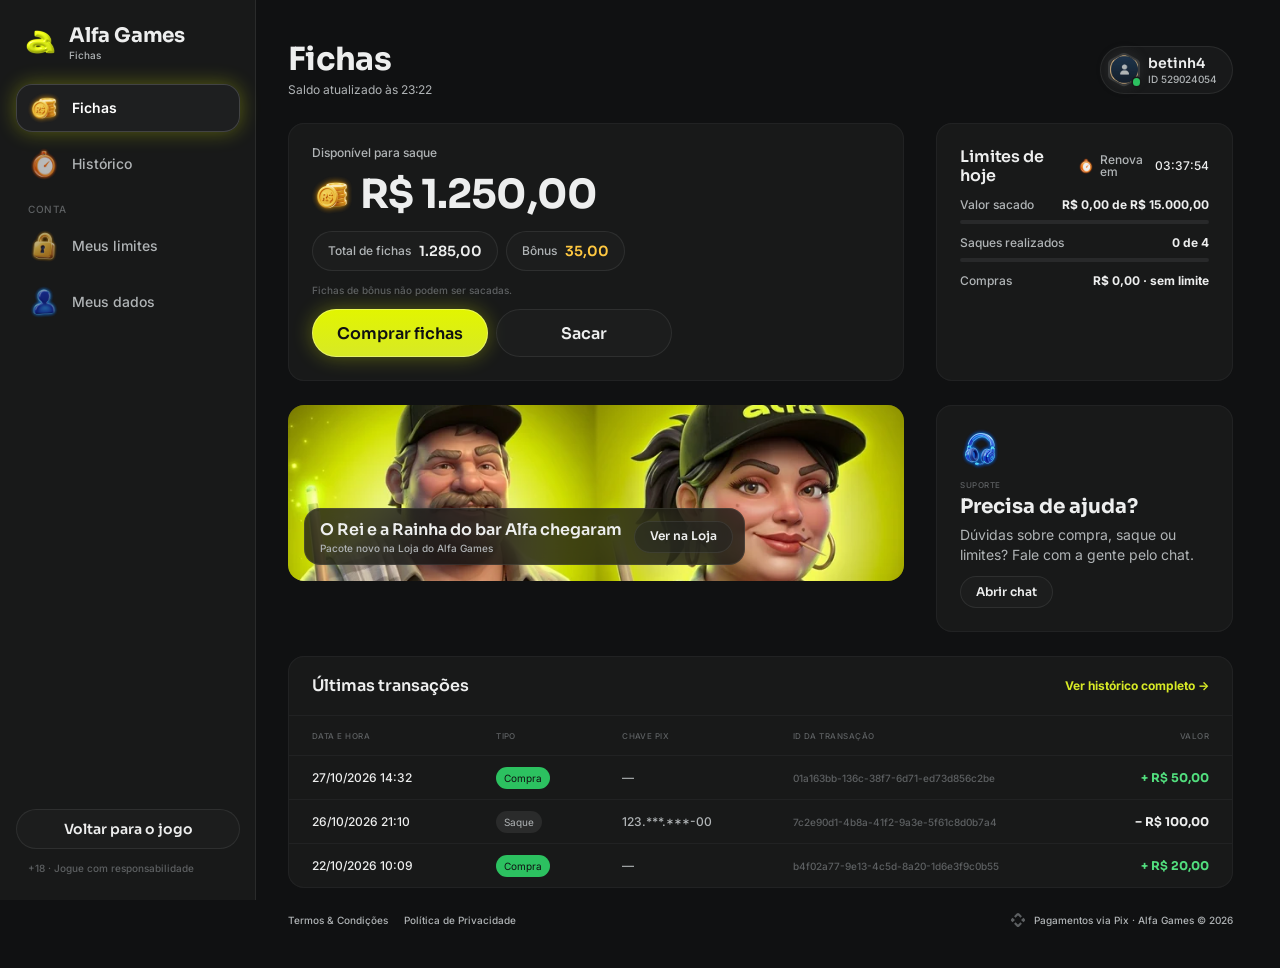
==== commit c735a476: "Header: saldo com dropdown (Saldo total, geral, Bônus, Bônus Fidelidade, livre pra saque, Sacar | Co" ====
--- a/fichas/index.html
+++ b/fichas/index.html
@@ -10,9 +10,9 @@
 <link rel="preconnect" href="https://fonts.googleapis.com">
 <link rel="preconnect" href="https://fonts.gstatic.com" crossorigin>
 <link rel="stylesheet" href="https://fonts.googleapis.com/css2?family=Inter:wght@400;500;600;700&family=Sora:wght@600;700;800&display=swap">
-<link rel="stylesheet" href="../css/tokens.css?v=20261027h">
-<link rel="stylesheet" href="../css/ui.css?v=20261027h">
-<link rel="stylesheet" href="fichas.css?v=20261027h">
+<link rel="stylesheet" href="../css/tokens.css?v=20261117d">
+<link rel="stylesheet" href="../css/ui.css?v=20261117d">
+<link rel="stylesheet" href="fichas.css?v=20261117d">
 </head>
 <body>
 <svg width="0" height="0" style="position:absolute" aria-hidden="true">
@@ -35,6 +35,6 @@
 <div class="veil" id="veil" hidden><section class="drawer" id="drawer" role="dialog" aria-modal="true"></section></div>
 <div class="toast" id="toast"><span class="hint-pill" id="toastTxt"></span></div>
 
-<script src="fichas.js?v=20261027h"></script>
+<script src="fichas.js?v=20261117d"></script>
 </body>
 </html>
--- a/css/tokens.css
+++ b/css/tokens.css
@@ -32,7 +32,7 @@
   /* games */
   --game-truco:#e5484d; --game-paulista:#3b74f5; --game-cacheta:#8752f2; --game-tranca:#2cc160; --game-buraco:#1f9a4a;
   --game-poker:#0fa968; --game-sinuca:#2fa35a; --game-todos:#ebff00; --game-domino:#14b8a6; --game-dama:#f76b15; --game-xadrez:#5b6cff;
-  --game-paulista-tint:#3b74f53d; --game-truco-tint:#e5484d3d; --game-cacheta-tint:#8752f23d; --game-buraco-tint:#1f9a4a3d;
+  --game-paulista-tint:#3b74f53d; --game-truco-tint:#e5484d3d; --game-cacheta-tint:#8752f23d; --game-buraco-tint:#1f9a4a3d; --game-poker-tint:#0fa9683d; --game-sinuca-tint:#2fa35a3d;
   /* crew */
   --crew-engenheiro:#4fb3ff; --crew-comandante:#f5c542; --crew-piloto:#ff5a36; --crew-navegador:#e86bff; --crew-explorador:#4dffb8;
   --crew-bar:#ff9f43; --crew-reis:#34d399; --crew-nobru:#3d8bff; --crew-inhui:#ff4fb0;
@@ -40,6 +40,7 @@
   --stake-padrao-top:#444b02; --stake-padrao-bottom:#232709; --stake-iniciante-top:#1f9a4a; --stake-iniciante-bottom:#1f502c;
   --table-card-top:#1f5a4a; --table-card-bottom:#0f2e2a; --table-stake:#ffc841;
   --plus-bg:#52de7e; --plus-icon:#101112;
+  --btn-success-top:#52de7e; --btn-success-bg:#1f9a4a; /* DS button-glass ☰ Type=Success (Comprar) */
   /* cards */
   --card-face:#ffffff; --card-border:#9ea2a4; --suit-red:#c72c3d; --suit-black:#141922; --back-top:#555d14; --back-bottom:#2d3200;
   /* seat timer */
--- a/css/ui.css
+++ b/css/ui.css
@@ -8,6 +8,7 @@
 [role="button"]{cursor:pointer;-webkit-tap-highlight-color:transparent;-webkit-user-select:none;user-select:none;outline:0}
 input{font:inherit;color:inherit;border:0;background:none;outline:0;padding:0;margin:0;min-width:0}
 img,video{display:block;max-width:100%;user-select:none;-webkit-user-drag:none}
+video::-webkit-media-controls,video::-webkit-media-controls-start-playback-button,video::-webkit-media-controls-overlay-play-button{display:none!important;-webkit-appearance:none} /* sem botão de play: os vídeos são fundo */
 svg{display:block}
 [hidden]{display:none!important}
 .ic{flex:none;object-fit:contain;pointer-events:none}
@@ -50,6 +51,45 @@
 .cpill.bonus .t b{color:var(--text-prize)}
 .cpill .plus{width:20px;height:20px;border-radius:10px;background:var(--plus-bg);display:grid;place-items:center;flex:none}
 .cpill .plus svg{width:12px;height:12px;fill:var(--plus-icon)}
+/* saldo com seta: abre o dropdown (DS header-game ◉ Expanded) */
+.cpill .chev{width:20px;height:20px;display:grid;place-items:center;flex:none}
+.cpill .chev svg{width:10px;height:10px;fill:var(--text-muted);transform:rotate(90deg);transition:transform .2s}
+.cpill.open{box-shadow:inset 0 0 0 1px var(--border-strong)} .cpill.open .chev svg{transform:rotate(-90deg)}
+.hdr .hbuy{flex:1;min-width:0}
+/* dropdown do saldo (DS balance-panel) · celular: preso embaixo do header */
+.baldrop{position:absolute;left:0;right:0;top:64px;bottom:0;z-index:45;background:var(--bga-default-75);animation:fade .15s both}
+.balp{display:flex;flex-direction:column;gap:16px;max-height:100%;overflow:auto;padding:16px 16px 24px;background:var(--bg-subtle);border-radius:0 0 24px 24px;box-shadow:inset 0 -1px 0 var(--hl-subtle),0 16px 40px rgba(0,0,0,.4);animation:balIn .22s cubic-bezier(.2,.8,.2,1) both}
+@keyframes balIn{from{transform:translateY(-12px);opacity:0}}
+.balp .top{display:flex;justify-content:space-between;align-items:flex-start}
+.balp .top small{font:500 12px/1.2 var(--f-ui);color:var(--text-muted)}
+.balp .tv{display:flex;align-items:center;gap:8px;margin-top:4px}
+.balp .tv b{font:700 32px/1.2 var(--f-display);letter-spacing:-.02em;font-variant-numeric:tabular-nums}
+.balp .eye,.balp .x{display:grid;place-items:center;width:28px;height:28px}
+.balp .eye svg{width:20px;height:20px;fill:var(--text-muted)}
+.balp .x svg{width:12px;height:12px;fill:var(--text-muted);transform:rotate(-90deg)}
+.balp .rows{display:flex;flex-direction:column;gap:12px}
+.balp .kv{display:flex;justify-content:space-between;gap:12px;font:400 14px/1.4 var(--f-ui);color:var(--text-muted)}
+.balp .kv b{font-weight:400;color:var(--text-default);font-variant-numeric:tabular-nums;text-align:right}
+.balp hr{border:0;height:1px;background:var(--border-muted);margin:0}
+.balp .acts{display:flex;gap:12px} .balp .acts .btn{flex:1}
+/* Bônus Fidelidade (DS _loyalty-bonus): Resgatar quando tem valor · Juntando com a seta que abre as regras */
+.fid{display:flex;flex-direction:column;gap:12px;padding:8px 12px 8px 8px;border-radius:24px;background:var(--bga-strong-50);box-shadow:inset 0 0 0 1px var(--border-muted)}
+.fid.ready{flex-direction:row;align-items:center;gap:8px}
+.fid .ic{width:28px;height:28px;flex:none}
+.fid .t{flex:1;min-width:0;display:flex;flex-direction:column;gap:2px;text-align:left}
+.fid .t b{font:400 14px/1.3 var(--f-ui);color:var(--text-default)}
+.fid .t small{font:500 10px/1.2 var(--f-ui);color:var(--text-muted)}
+.fid .v{font:400 14px/1 var(--f-ui);font-variant-numeric:tabular-nums}
+.fid .row{display:flex;align-items:center;gap:8px;width:100%}
+.fid .chev{width:20px;height:20px;display:grid;place-items:center;flex:none}
+.fid .chev svg{width:10px;height:10px;fill:var(--text-muted);transform:rotate(90deg);transition:transform .2s}
+.fid.open{border-radius:16px;padding:8px 12px 12px 8px} .fid.open .chev svg{transform:rotate(-90deg)}
+.fid .more{display:flex;flex-direction:column;gap:12px}
+.fid .wk{display:flex;flex-direction:column;gap:4px;padding:12px;border-radius:12px;background:var(--bga-default-50);box-shadow:inset 0 0 0 1px var(--border-muted)}
+.fid .wk small{font:500 12px/1.2 var(--f-ui);color:var(--text-muted)}
+.fid .wk b{font:700 20px/1.2 var(--f-display);color:var(--text-prize);font-variant-numeric:tabular-nums}
+.fid p{margin:0;font:400 12px/1.5 var(--f-ui);color:var(--text-muted)}
+.fid .kv{font-size:12px}
 .hbell{position:relative;width:36px;height:36px;border-radius:18px;background:var(--bga-strong-50);box-shadow:inset 0 0 0 1px var(--border-muted);display:grid;place-items:center;flex:none}
 .hbell .ic{width:28px;height:28px}
 .hbell i{position:absolute;left:28px;top:0;width:8px;height:8px;border-radius:50%;background:var(--notification-error)}
@@ -122,6 +162,7 @@
 .btn.m44{height:44px;border-radius:22px}
 .btn.pri{background:linear-gradient(180deg,var(--btn-primary-top),var(--btn-primary-bg));box-shadow:inset 0 0 0 1px var(--hl),0 0 20px var(--glow-info);color:var(--btn-primary-text)}
 .btn.sec{background:var(--bga-strong-50);box-shadow:inset 0 0 0 1px var(--border-muted);color:var(--text-default)}
+.btn.ok{background:linear-gradient(180deg,var(--btn-success-top),var(--btn-success-bg));box-shadow:inset 0 0 0 1px var(--hl),0 0 20px var(--glow-success);color:#fff}
 .btn:disabled,.btn.dis{background:var(--btn-disabled-bg);box-shadow:none;color:var(--btn-disabled-text);pointer-events:none}
 .btn.danger-txt{background:none;box-shadow:none;color:var(--text-error);font:500 14px/1 var(--f-ui)}
 .btn.fill{flex:1;min-width:0}
@@ -136,9 +177,9 @@
 .bicon.s28{width:28px;height:28px;border-radius:14px}.bicon.s28 svg{width:16px;height:16px}
 
 /* ---------- tag ---------- */
-.tag{display:inline-flex;align-items:center;gap:4px;padding:2px 8px;border-radius:999px;font:600 12px/14px var(--f-display);white-space:nowrap;flex:none}
+.tag{display:inline-flex;align-items:center;gap:4px;padding:2px 8px;border-radius:999px;font:400 12px/18px var(--f-ui);white-space:nowrap;flex:none}
 .tag.neutral{background:#ffffff14;color:var(--text-muted)}
-.tag.gold{background:#d7e92629;color:var(--text-brand);box-shadow:inset 0 0 0 1px #e9f4ad8c}
+.tag.gold{padding:3px 8px;background:#d7e92629;color:#fff;box-shadow:inset 0 0 0 1px #e9f4ad8c}
 .tag.success{background:var(--sys-success);color:var(--bg-default)}
 .tag.danger{background:var(--sys-error);color:var(--text-default)}
 .tag.info{background:var(--sys-info);color:var(--text-default)}
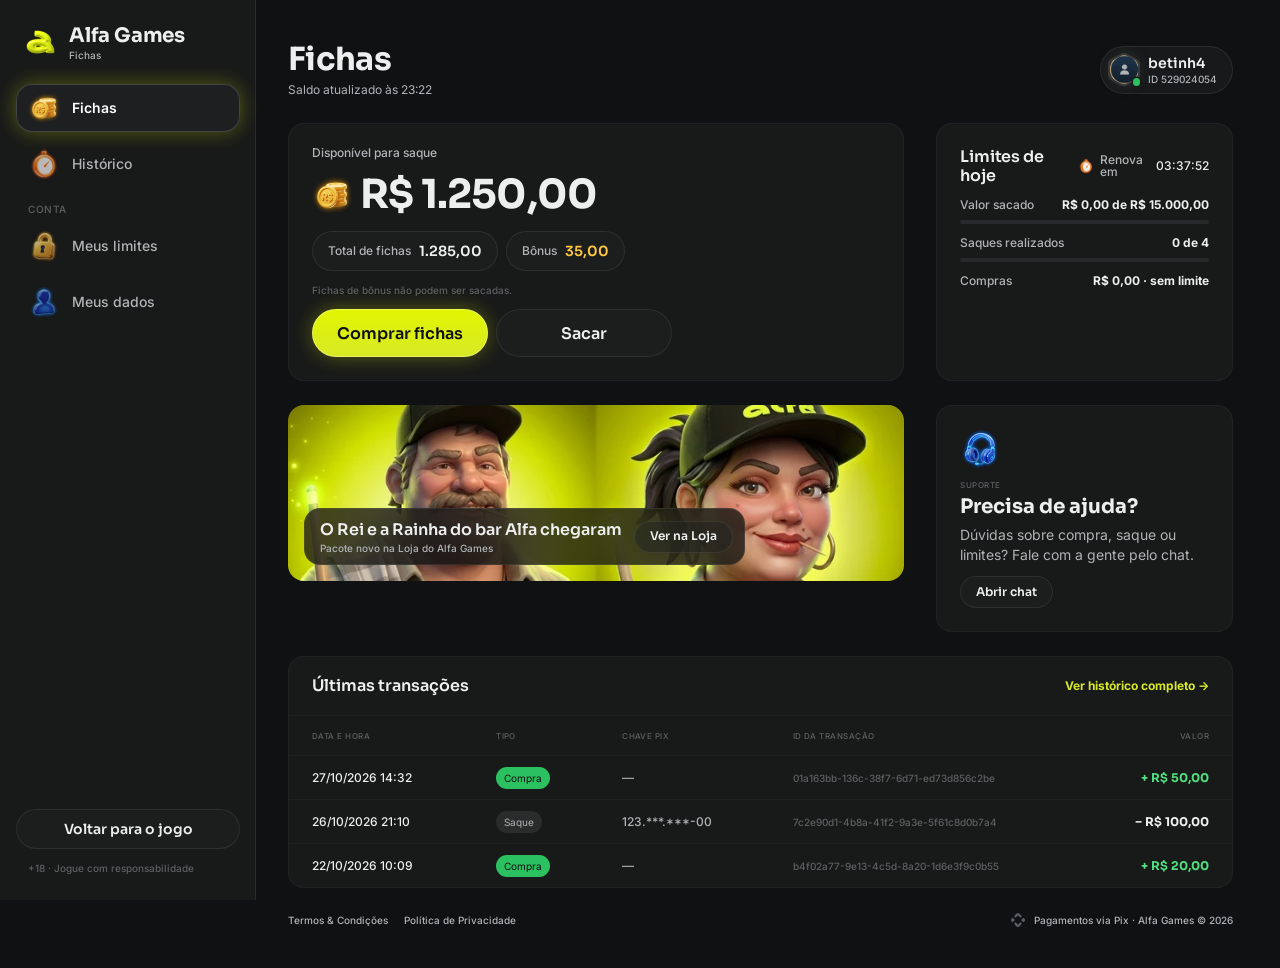
==== commit 022a7aba: "Loja como na produção + promoção: pacotes a R$ 9,90 com as famílias da página Skins, pacote da marca" ====
--- a/fichas/index.html
+++ b/fichas/index.html
@@ -10,9 +10,9 @@
 <link rel="preconnect" href="https://fonts.googleapis.com">
 <link rel="preconnect" href="https://fonts.gstatic.com" crossorigin>
 <link rel="stylesheet" href="https://fonts.googleapis.com/css2?family=Inter:wght@400;500;600;700&family=Sora:wght@600;700;800&display=swap">
-<link rel="stylesheet" href="../css/tokens.css?v=20261117d">
-<link rel="stylesheet" href="../css/ui.css?v=20261117d">
-<link rel="stylesheet" href="fichas.css?v=20261117d">
+<link rel="stylesheet" href="../css/tokens.css?v=20261119a">
+<link rel="stylesheet" href="../css/ui.css?v=20261119a">
+<link rel="stylesheet" href="fichas.css?v=20261119a">
 </head>
 <body>
 <svg width="0" height="0" style="position:absolute" aria-hidden="true">
@@ -35,6 +35,6 @@
 <div class="veil" id="veil" hidden><section class="drawer" id="drawer" role="dialog" aria-modal="true"></section></div>
 <div class="toast" id="toast"><span class="hint-pill" id="toastTxt"></span></div>
 
-<script src="fichas.js?v=20261117d"></script>
+<script src="fichas.js?v=20261119a"></script>
 </body>
 </html>
--- a/css/tokens.css
+++ b/css/tokens.css
@@ -36,6 +36,8 @@
   /* crew */
   --crew-engenheiro:#4fb3ff; --crew-comandante:#f5c542; --crew-piloto:#ff5a36; --crew-navegador:#e86bff; --crew-explorador:#4dffb8;
   --crew-bar:#ff9f43; --crew-reis:#34d399; --crew-nobru:#3d8bff; --crew-inhui:#ff4fb0;
+  /* famílias da página Skins (mesma cor da chamada do Truco) */
+  --crew-laje:#ff7f50; --crew-portaria:#3ddc84; --crew-live:#b45cff; --crew-feira:#ffa62b; --crew-navalha:#ff4fb0; --crew-varzea:#5be37d; --crew-oficina:#3db8ff; --crew-posto:#ff3b4a; --crew-fliper:#a45cff; --crew-grau:#4fa3ff; --crew-palpite:#f2b233;
   /* stake / table */
   --stake-padrao-top:#444b02; --stake-padrao-bottom:#232709; --stake-iniciante-top:#1f9a4a; --stake-iniciante-bottom:#1f502c;
   --table-card-top:#1f5a4a; --table-card-bottom:#0f2e2a; --table-stake:#ffc841;
--- a/css/ui.css
+++ b/css/ui.css
@@ -60,10 +60,9 @@
 .baldrop{position:absolute;left:0;right:0;top:64px;bottom:0;z-index:45;background:var(--bga-default-75);animation:fade .15s both}
 .balp{display:flex;flex-direction:column;gap:16px;max-height:100%;overflow:auto;padding:16px 16px 24px;background:var(--bg-subtle);border-radius:0 0 24px 24px;box-shadow:inset 0 -1px 0 var(--hl-subtle),0 16px 40px rgba(0,0,0,.4);animation:balIn .22s cubic-bezier(.2,.8,.2,1) both}
 @keyframes balIn{from{transform:translateY(-12px);opacity:0}}
-.balp .top{display:flex;justify-content:space-between;align-items:flex-start}
+.balp .top{display:flex;justify-content:space-between;align-items:center}
 .balp .top small{font:500 12px/1.2 var(--f-ui);color:var(--text-muted)}
-.balp .tv{display:flex;align-items:center;gap:8px;margin-top:4px}
-.balp .tv b{font:700 32px/1.2 var(--f-display);letter-spacing:-.02em;font-variant-numeric:tabular-nums}
+.balp .tv{display:flex;align-items:center;gap:4px}
 .balp .eye,.balp .x{display:grid;place-items:center;width:28px;height:28px}
 .balp .eye svg{width:20px;height:20px;fill:var(--text-muted)}
 .balp .x svg{width:12px;height:12px;fill:var(--text-muted);transform:rotate(-90deg)}
